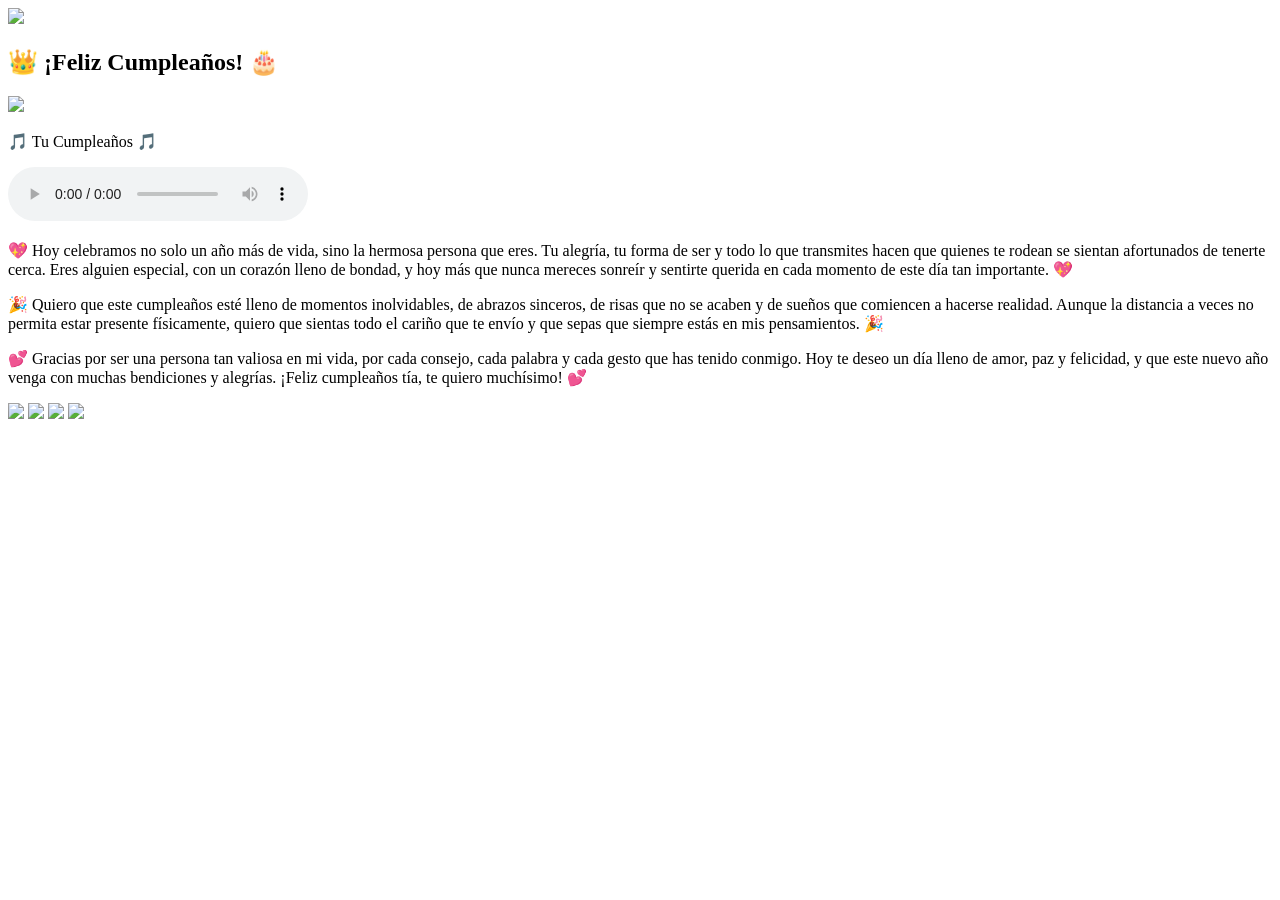
==== index.html @ 72b5f6a9 "Add files via upload" ====
<!DOCTYPE html>
<html lang="es">
<head>
<meta charset="UTF-8">
<meta name="viewport" content="width=device-width, initial-scale=1.0">

<title>Feliz Cumpleaños</title>

<!-- CONEXIÓN CSS -->
<link rel="stylesheet" href="styles.css">
</head>

<body>

<!-- TORTA -->
<img src="https://cdn-icons-png.flaticon.com/512/3468/3468377.png"
class="torta"
onclick="abrir()">

<!-- PANEL -->
<div class="panel" id="panel">

<div class="contenido">

<h2>👑 ¡Feliz Cumpleaños! 🎂</h2>

<div class="player">
<img src="https://i.ibb.co/tP8sBMkG/IMG-20260321-191200.jpg">
<p>🎵 Tu Cumpleaños 🎵</p>

<audio id="audio" controls>
<source src="file:///C:/Users/ASCM237/Documents/vs_code.py/Canci%C3%B3n/canci%C3%B3n/cumplea%C3%B1os.mp3.mp3">
</audio>
</div>

<div class="mensaje">
  <p>💖 Hoy celebramos no solo un año más de vida, sino la hermosa persona que eres. Tu alegría, tu forma de ser y todo lo que transmites hacen que quienes te rodean se sientan afortunados de tenerte cerca. Eres alguien especial, con un corazón lleno de bondad, y hoy más que nunca mereces sonreír y sentirte querida en cada momento de este día tan importante. 💖</p>

  <p>🎉 Quiero que este cumpleaños esté lleno de momentos inolvidables, de abrazos sinceros, de risas que no se acaben y de sueños que comiencen a hacerse realidad. Aunque la distancia a veces no permita estar presente físicamente, quiero que sientas todo el cariño que te envío y que sepas que siempre estás en mis pensamientos. 🎉</p>

  <p>💕 Gracias por ser una persona tan valiosa en mi vida, por cada consejo, cada palabra y cada gesto que has tenido conmigo. Hoy te deseo un día lleno de amor, paz y felicidad, y que este nuevo año venga con muchas bendiciones y alegrías. ¡Feliz cumpleaños tía, te quiero muchísimo! 💕</p>
</div>

<!-- CARRUSEL -->
<div class="carrusel" id="carrusel">
<img src="https://i.ibb.co/6c3sXQtb/FB-IMG-1724968595301.jpg">
<img src="https://i.ibb.co/gbrYXtgD/IMG-20260321-WA0019.jpg">
<img src="https://i.ibb.co/v6fpYv1k/IMG-20230717-WA0005.jpg">
<img src="https://i.ibb.co/8DdMS8rj/IMG-20260321-WA0014.jpg">
</div>

</div>
</div>

<!-- MODAL -->
<div class="modal" id="modal" onclick="cerrarImagen()">
  <img id="imgGrande">
</div>

<!-- CONEXIÓN JS -->
<script src="script.js"></script>

</body>
</html>
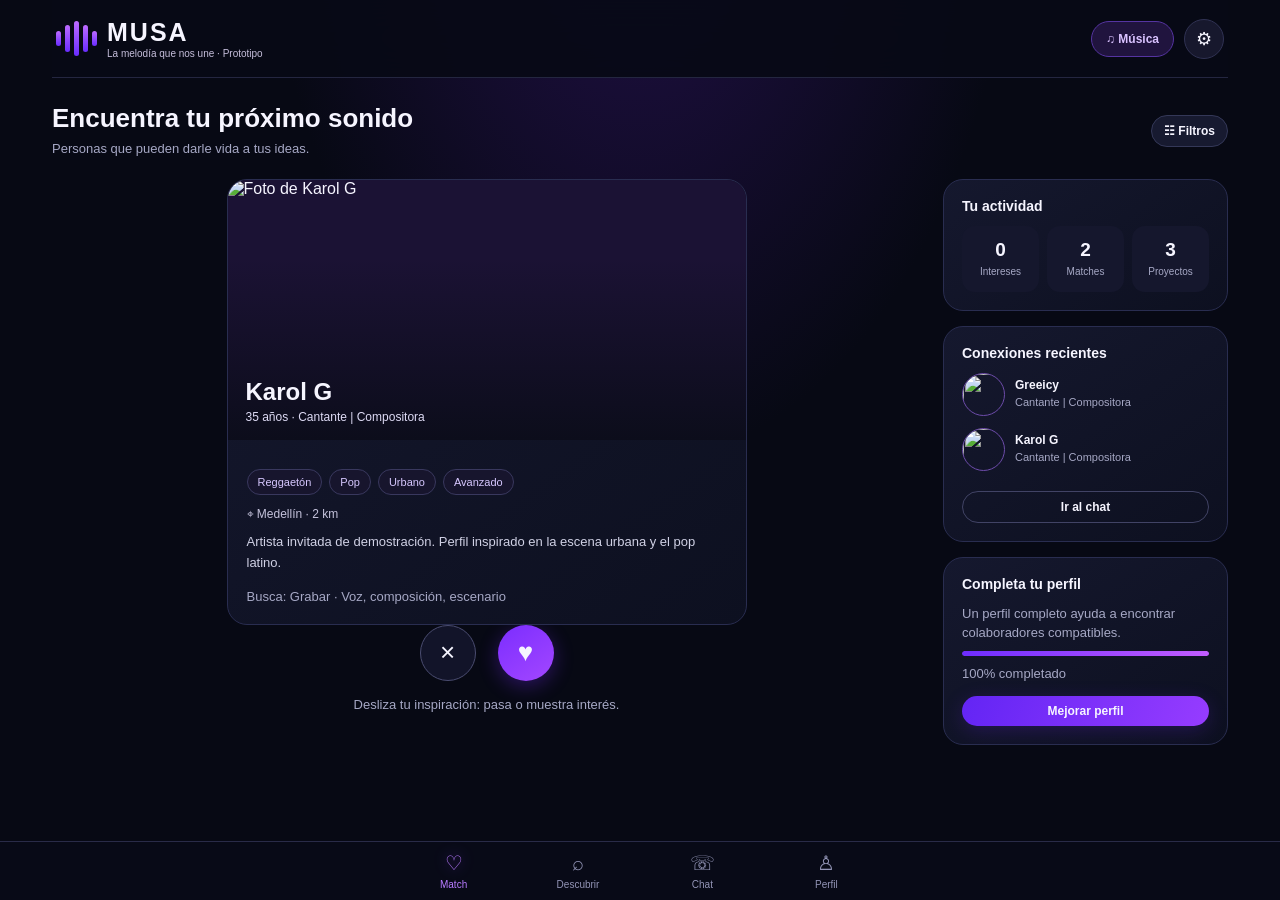
==== commit 65456f4b: "Add files via upload" ====
--- a/index.html
+++ b/index.html
@@ -1,64 +1,52 @@
-<!DOCTYPE html>
-<html lang="es">
-<head>
-<meta charset="UTF-8">
-<meta name="viewport" content="width=device-width, initial-scale=1.0">
-
-<title>Feliz Cumpleaños</title>
-
-<!-- CONEXIÓN CSS -->
-<link rel="stylesheet" href="styles.css">
-</head>
-
-<body>
-
-<!-- TORTA -->
-<img src="https://cdn-icons-png.flaticon.com/512/3468/3468377.png"
-class="torta"
-onclick="abrir()">
-
-<!-- PANEL -->
-<div class="panel" id="panel">
-
-<div class="contenido">
-
-<h2>👑 ¡Feliz Cumpleaños! 🎂</h2>
-
-<div class="player">
-<img src="https://i.ibb.co/tP8sBMkG/IMG-20260321-191200.jpg">
-<p>🎵 Tu Cumpleaños 🎵</p>
-
-<audio id="audio" controls>
-<source src="file:///C:/Users/ASCM237/Documents/vs_code.py/Canci%C3%B3n/canci%C3%B3n/cumplea%C3%B1os.mp3.mp3">
-</audio>
-</div>
-
-<div class="mensaje">
-  <p>💖 Hoy celebramos no solo un año más de vida, sino la hermosa persona que eres. Tu alegría, tu forma de ser y todo lo que transmites hacen que quienes te rodean se sientan afortunados de tenerte cerca. Eres alguien especial, con un corazón lleno de bondad, y hoy más que nunca mereces sonreír y sentirte querida en cada momento de este día tan importante. 💖</p>
-
-  <p>🎉 Quiero que este cumpleaños esté lleno de momentos inolvidables, de abrazos sinceros, de risas que no se acaben y de sueños que comiencen a hacerse realidad. Aunque la distancia a veces no permita estar presente físicamente, quiero que sientas todo el cariño que te envío y que sepas que siempre estás en mis pensamientos. 🎉</p>
-
-  <p>💕 Gracias por ser una persona tan valiosa en mi vida, por cada consejo, cada palabra y cada gesto que has tenido conmigo. Hoy te deseo un día lleno de amor, paz y felicidad, y que este nuevo año venga con muchas bendiciones y alegrías. ¡Feliz cumpleaños tía, te quiero muchísimo! 💕</p>
-</div>
-
-<!-- CARRUSEL -->
-<div class="carrusel" id="carrusel">
-<img src="https://i.ibb.co/6c3sXQtb/FB-IMG-1724968595301.jpg">
-<img src="https://i.ibb.co/gbrYXtgD/IMG-20260321-WA0019.jpg">
-<img src="https://i.ibb.co/v6fpYv1k/IMG-20230717-WA0005.jpg">
-<img src="https://i.ibb.co/8DdMS8rj/IMG-20260321-WA0014.jpg">
-</div>
-
-</div>
-</div>
-
-<!-- MODAL -->
-<div class="modal" id="modal" onclick="cerrarImagen()">
-  <img id="imgGrande">
-</div>
-
-<!-- CONEXIÓN JS -->
-<script src="script.js"></script>
-
-</body>
-</html>+<!DOCTYPE html>
+<html lang="es">
+<head>
+<meta charset="UTF-8"><meta name="viewport" content="width=device-width, initial-scale=1.0"><title>MUSA — Prototipo funcional corregido</title>
+<style>
+:root{--bg:#070914;--panel:#101326;--panel2:#151932;--purple:#762cff;--purple2:#a34dff;--line:#292d50;--text:#f6f5ff;--muted:#a6a8c5;--green:#63e6be;--danger:#ff6688}*{box-sizing:border-box}body{margin:0;background:radial-gradient(ellipse at 50% -20%,#23104b 0,transparent 42%),var(--bg);font-family:Inter,Segoe UI,Arial,sans-serif;color:var(--text);min-height:100vh}button,input,textarea,select{font:inherit}button{cursor:pointer;color:inherit;border:0}button:focus-visible,input:focus-visible,textarea:focus-visible,select:focus-visible{outline:2px solid #c5a2ff;outline-offset:2px}.app{max-width:1220px;margin:auto;padding:0 22px 105px}.topbar{height:78px;display:flex;align-items:center;justify-content:space-between;border-bottom:1px solid #242640;position:sticky;top:0;background:#080a16ed;backdrop-filter:blur(18px);z-index:10;padding:0 4px}.brand{display:flex;align-items:center;gap:10px;cursor:pointer}.wave{height:34px;display:flex;gap:4px;align-items:center}.wave i{display:block;width:5px;border-radius:8px;background:linear-gradient(#bd6bff,#692cff)}.wave i:nth-child(1),.wave i:nth-child(5){height:15px}.wave i:nth-child(2),.wave i:nth-child(4){height:27px}.wave i:nth-child(3){height:35px}.brand-name{font-size:25px;font-weight:850;letter-spacing:2px}.tagline{font-size:10px;color:#c6bfdc;margin-top:1px}.top-actions{display:flex;align-items:center;gap:10px}.icon-btn{width:40px;height:40px;border-radius:50%;background:#17182d;border:1px solid #303253;font-size:18px}.music-btn{border:1px solid #5534a1;background:#20143e;border-radius:22px;padding:10px 14px;color:#d9c2ff;font-size:12px}.music-btn.active{background:var(--purple);color:white;box-shadow:0 0 18px #792cff55}.page{display:none;padding-top:25px;animation:fade .18s ease}.page.active{display:block}@keyframes fade{from{opacity:.5;transform:translateY(4px)}to{opacity:1;transform:none}}.heading{display:flex;justify-content:space-between;align-items:center;margin-bottom:20px;gap:12px}.heading h1{font-size:26px;margin:0 0 5px}.sub{color:var(--muted);font-size:13px;line-height:1.5}.pill{display:inline-flex;border:1px solid #39385e;border-radius:20px;padding:6px 10px;font-size:11px;color:#d7c8ff;background:#17152d}.primary,.secondary,.ghost{border-radius:24px;padding:12px 18px;font-weight:650;font-size:13px;transition:.2s}.primary{background:linear-gradient(110deg,#6325f4,#963cff);box-shadow:0 5px 20px #6725ee38}.primary:hover{filter:brightness(1.13);transform:translateY(-1px)}.secondary{background:#171a30;border:1px solid #343858}.ghost{background:transparent;border:1px solid #414365}.small{padding:8px 12px;font-size:12px}.layout{display:grid;grid-template-columns:minmax(0,1fr) 285px;gap:22px}.card{background:linear-gradient(145deg,#15182e,#0d1020);border:1px solid var(--line);border-radius:20px;overflow:hidden}.match-card{max-width:520px;margin:0 auto;position:relative}.cover{height:260px;position:relative;overflow:hidden;background:#1b1234}.cover img{width:100%;height:100%;object-fit:cover;display:block}.cover:after{content:"";position:absolute;inset:30% 0 0;background:linear-gradient(transparent,#0c0d1b)}.cover-label{position:absolute;z-index:1;bottom:16px;left:18px;right:18px}.cover-label h2{margin:0 0 4px;font-size:24px}.cover-label p{margin:0;color:#dedbf5;font-size:12px}.match-body{padding:17px 19px}.chips{display:flex;gap:7px;flex-wrap:wrap;margin:12px 0}.bio{font-size:13px;color:#d0d1e5;line-height:1.65;margin:10px 0 14px}.location{font-size:12px;color:#c5c3dc}.match-controls{display:flex;justify-content:center;gap:22px;padding:0 0 22px}.round-action{width:56px;height:56px;border-radius:50%;font-size:26px;background:#121429;border:1px solid #4a4c70}.round-action.like{background:linear-gradient(145deg,#7b2dff,#a347ff);border:0;box-shadow:0 5px 20px #792cff55}.sidebox{padding:18px;margin-bottom:15px}.sidebox h3{margin:0 0 12px;font-size:14px}.mini-row{display:flex;align-items:center;gap:10px;margin:12px 0}.avatar{width:43px;height:43px;object-fit:cover;border-radius:50%;border:1px solid #6d4caa;flex-shrink:0}.mini-row b{font-size:12px;display:block}.mini-row small{font-size:11px;color:var(--muted)}.progress{height:5px;background:#292b46;border-radius:8px;margin-top:8px;overflow:hidden}.progress span{display:block;height:100%;background:linear-gradient(90deg,#6e2cff,#c25dff);border-radius:8px}.quickstats{display:grid;grid-template-columns:repeat(3,1fr);gap:8px}.stat{padding:13px 8px;background:#15172d;border-radius:13px;text-align:center}.stat strong{font-size:19px;display:block}.stat span{font-size:10px;color:var(--muted)}.nav{position:fixed;bottom:0;left:0;right:0;z-index:15;background:#090b18ed;border-top:1px solid #292b48;backdrop-filter:blur(16px);display:flex;justify-content:center;padding:9px 12px calc(9px + env(safe-area-inset-bottom));gap:clamp(15px,6vw,70px)}.nav button{background:none;color:#9395b7;display:flex;flex-direction:column;align-items:center;gap:4px;min-width:54px;font-size:10px}.nav button .nav-icon{font-size:20px;line-height:23px}.nav button.active{color:#b77aff}.nav button.active .nav-icon{filter:drop-shadow(0 0 7px #8e43ff)}.section-title{font-size:18px;margin:0 0 14px}.filterline{display:flex;gap:8px;flex-wrap:wrap}.field{display:flex;flex-direction:column;gap:7px;margin:12px 0}.field label{font-size:12px;color:#d8d5ef}.field input,.field textarea,.field select,.searchbox{width:100%;border:1px solid #363958;border-radius:12px;background:#0c0f20;color:white;padding:12px}.field textarea{min-height:85px;resize:vertical}.field select option{background:#111429}.feed-grid{display:grid;grid-template-columns:repeat(2,minmax(0,1fr));gap:15px}.feed-card{padding:12px}.feed-image{height:155px;border-radius:12px;overflow:hidden;position:relative;background:#201337}.feed-image img{width:100%;height:100%;object-fit:cover}.play-overlay{position:absolute;inset:0;display:grid;place-items:center;background:#0003;font-size:36px;text-shadow:0 2px 10px #000}.feed-card h3{font-size:14px;margin:12px 0 4px}.feed-card p{font-size:12px;color:var(--muted);line-height:1.5}.feed-actions{display:flex;gap:8px}.feed-actions button{flex:1}.chat-layout{display:grid;grid-template-columns:300px 1fr;min-height:570px}.chat-list{border-right:1px solid var(--line);padding:15px}.chat-person{display:flex;gap:10px;align-items:center;padding:12px 7px;border-radius:12px;cursor:pointer;border-bottom:1px solid #222540}.chat-person.selected,.chat-person:hover{background:#1b1b38}.chat-person .avatar{width:40px;height:40px}.chat-person .person-info{min-width:0;flex:1}.chat-person b{font-size:12px}.chat-person small{display:block;color:var(--muted);font-size:11px;margin-top:4px;overflow:hidden;text-overflow:ellipsis;white-space:nowrap}.chat-window{display:flex;flex-direction:column;min-width:0}.chat-head{padding:15px;border-bottom:1px solid var(--line);display:flex;align-items:center;gap:10px}.chat-messages{padding:20px;flex:1;min-height:300px;max-height:420px;overflow:auto;display:flex;flex-direction:column;gap:12px}.bubble{padding:11px 14px;border-radius:16px;max-width:78%;font-size:13px;line-height:1.5;background:#20233e;align-self:flex-start}.bubble.mine{background:linear-gradient(130deg,#6729e8,#8739f5);align-self:flex-end}.chat-compose{padding:13px;border-top:1px solid var(--line);display:flex;gap:8px}.chat-compose input{flex:1;min-width:0;background:#0d1020;border:1px solid #373a5a;color:white;border-radius:24px;padding:12px 15px}.profile-hero{padding:25px;text-align:center}.profile-avatar{width:92px;height:92px;object-fit:cover;border-radius:50%;border:3px solid #9c60ff;box-shadow:0 0 25px #7b2cff44}.profile-hero h2{margin:12px 0 5px}.profile-tabs{display:flex;gap:18px;overflow:auto;border-bottom:1px solid var(--line);margin:0 18px}.profile-tabs button{padding:13px 2px;background:none;color:var(--muted);font-size:12px;white-space:nowrap}.profile-tabs button.active{color:#c18bff;border-bottom:2px solid #a44dff}.profile-content{padding:18px}.project{display:flex;gap:12px;align-items:center;padding:13px 0;border-bottom:1px solid #272943}.project-art{width:65px;height:65px;border-radius:12px;object-fit:cover}.project h4{font-size:13px;margin:0 0 5px}.project p{font-size:11px;color:var(--muted);margin:0 0 7px}.modal-backdrop{position:fixed;inset:0;background:#03040bdc;z-index:40;display:none;align-items:center;justify-content:center;padding:18px}.modal-backdrop.show{display:flex}.modal{width:min(100%,490px);max-height:88vh;overflow:auto;background:#101326;border:1px solid #39365f;border-radius:22px;padding:22px;box-shadow:0 20px 80px #0009}.modal-head{display:flex;justify-content:space-between;align-items:center;margin-bottom:12px}.modal-head h2{font-size:20px;margin:0}.close{background:#22243c;border-radius:50%;width:34px;height:34px}.option-chips{display:flex;flex-wrap:wrap;gap:8px}.choice{border:1px solid #393b5c;background:#0d1020;color:#c5c4df;border-radius:22px;padding:8px 12px;font-size:12px}.choice.selected{background:#6e2aff;border-color:#9657ff;color:#fff}.empty{text-align:center;padding:35px 15px;color:var(--muted);font-size:13px;line-height:1.7}.toast{position:fixed;bottom:90px;left:50%;transform:translate(-50%,15px);opacity:0;pointer-events:none;background:#24203c;border:1px solid #6541a3;padding:12px 18px;border-radius:14px;font-size:13px;z-index:60;transition:.25s}.toast.show{opacity:1;transform:translate(-50%,0)}.auth-screen{position:fixed;inset:0;z-index:30;background:radial-gradient(ellipse at 50% 20%,#37126c 0,transparent 45%),#070914;display:none;align-items:center;justify-content:center;padding:20px}.auth-screen.show{display:flex}.auth-card{width:min(100%,390px);padding:30px 25px;text-align:center;border:1px solid #34345e;background:#0b0d1ded;border-radius:24px}.auth-card .brand{justify-content:center;margin-bottom:30px}.auth-card h2{font-size:23px}.auth-card p{font-size:13px;color:var(--muted);line-height:1.6}.auth-card .primary,.auth-card .ghost{width:100%;margin-top:9px}.tiny{font-size:11px;color:var(--muted)}.desktop-only{display:block}
+@media(max-width:800px){.app{padding:0 14px 100px}.layout{grid-template-columns:1fr}.desktop-only{display:none}.match-card{max-width:500px}.cover{height:270px}.chat-layout{grid-template-columns:1fr}.chat-list{border-right:0;border-bottom:1px solid var(--line);max-height:220px;overflow:auto}.chat-person{display:inline-flex;width:230px;vertical-align:top;margin-right:6px}.chat-messages{min-height:230px}.feed-grid{grid-template-columns:repeat(2,minmax(0,1fr))}.heading h1{font-size:23px}.topbar{height:68px}.brand-name{font-size:22px}.music-btn{padding:9px 11px}.nav{gap:clamp(10px,7vw,38px)}}
+@media(max-width:430px){.feed-grid{grid-template-columns:1fr}.cover{height:245px}.heading{align-items:flex-start}.heading .primary{padding:10px 12px}.nav{gap:clamp(6px,4vw,20px)}.nav button{min-width:48px}.music-btn{font-size:0}.music-btn span{font-size:16px}.chat-list{white-space:nowrap}}
+</style></head>
+<body>
+<div class="app">
+<header class="topbar"><div class="brand" onclick="showPage('match')"><div class="wave"><i></i><i></i><i></i><i></i><i></i></div><div><div class="brand-name">MUSA</div><div class="tagline">La melodía que nos une · Prototipo</div></div></div><div class="top-actions"><button class="music-btn" id="musicBtn" onclick="toggleMusic()"><span>♫</span> <b id="musicText"> Música</b></button><button class="icon-btn" title="Ajustes" onclick="openModal('settingsModal')">⚙</button></div></header>
+<main>
+<section class="page active" id="page-match"><div class="heading"><div><h1>Encuentra tu próximo sonido</h1><div class="sub">Personas que pueden darle vida a tus ideas.</div></div><button class="secondary small" onclick="openModal('filtersModal')">☷ Filtros</button></div><div class="layout"><div><article class="card match-card" id="matchCard"></article><div class="match-controls"><button class="round-action" aria-label="Pasar" onclick="passProfile()">×</button><button class="round-action like" aria-label="Me interesa" onclick="likeProfile()">♥</button></div><div class="sub" style="text-align:center;margin-top:-8px">Desliza tu inspiración: pasa o muestra interés.</div></div><aside class="desktop-only"><div class="card sidebox"><h3>Tu actividad</h3><div class="quickstats"><div class="stat"><strong id="likesCount">0</strong><span>Intereses</span></div><div class="stat"><strong id="matchesCount">2</strong><span>Matches</span></div><div class="stat"><strong id="projectsCount">3</strong><span>Proyectos</span></div></div></div><div class="card sidebox"><h3>Conexiones recientes</h3><div id="recentMatches"></div><button class="ghost small" style="width:100%;margin-top:8px" onclick="showPage('chat')">Ir al chat</button></div><div class="card sidebox"><h3>Completa tu perfil</h3><div class="sub">Un perfil completo ayuda a encontrar colaboradores compatibles.</div><div class="progress"><span id="profileProgress" style="width:70%"></span></div><div class="sub" id="progressText" style="margin-top:8px">70% completado</div><button class="primary small" style="width:100%;margin-top:13px" onclick="showPage('profile')">Mejorar perfil</button></div></aside></div></section>
+<section class="page" id="page-discover"><div class="heading"><div><h1>Descubrir</h1><div class="sub">Explora ideas, publicaciones y talentos musicales.</div></div><button class="primary small" onclick="openModal('postModal')">＋ Publicar</button></div><div class="filterline" style="margin-bottom:18px"><button class="choice selected" onclick="feedFilter('Todos',this)">Todos</button><button class="choice" onclick="feedFilter('Videos',this)">Videos</button><button class="choice" onclick="feedFilter('Publicaciones',this)">Publicaciones</button><button class="choice" onclick="feedFilter('Proyectos',this)">Proyectos</button></div><div class="feed-grid" id="feedGrid"></div></section>
+<section class="page" id="page-chat"><div class="heading"><div><h1>Chat</h1><div class="sub">Las mejores colaboraciones comienzan conversando.</div></div><span class="pill" id="chatCount">2 conversaciones</span></div><div class="card chat-layout"><div class="chat-list"><input class="searchbox" placeholder="Buscar conversación…" oninput="renderChatList(this.value)" style="margin-bottom:10px"/><div id="chatList"></div></div><div class="chat-window"><div class="chat-head" id="chatHead"></div><div class="chat-messages" id="chatMessages"></div><form class="chat-compose" onsubmit="sendMessage(event)"><input id="messageInput" placeholder="Escribe un mensaje…" autocomplete="off"/><button class="primary" type="submit">Enviar ➤</button></form></div></div></section>
+<section class="page" id="page-profile"><div class="heading"><div><h1>Mi perfil</h1><div class="sub">Tu identidad musical, tus proyectos y tus conexiones.</div></div><div style="display:flex;gap:8px"><button class="icon-btn" title="Ajustes, privacidad y seguridad" aria-label="Ajustes, privacidad y seguridad" onclick="showPage('settings')">⚙</button><button class="secondary small" onclick="openProfileEditor()">✎ Editar</button></div></div><div class="card"><div class="profile-hero"><img class="profile-avatar" id="profileAvatar" src="https://images.unsplash.com/photo-1500648767791-00dcc994a43e?w=300&h=300&fit=crop&crop=faces" alt="Foto de perfil de Andrés"><h2 id="profileName">Andrés R. <span style="color:#b982ff">✦</span></h2><div class="sub" id="profileMeta">20 años · Medellín</div><div class="chips" style="justify-content:center" id="profileChips"></div><p class="bio" id="profileBio" style="max-width:570px;margin:12px auto">Apasionado por la música y la creación de sonidos. Busco colaborar en proyectos de trap, hip hop y música alternativa.</p><div class="quickstats" style="max-width:430px;margin:18px auto"><div class="stat"><strong id="followers">12</strong><span>Seguidores</span></div><div class="stat"><strong id="following">8</strong><span>Siguiendo</span></div><div class="stat"><strong id="profileProjects">3</strong><span>Proyectos</span></div></div><button class="ghost small" onclick="openProfileEditor()">Editar perfil</button></div><div class="profile-tabs"><button class="active" onclick="profileTab('Publicaciones',this)">Publicaciones</button><button onclick="profileTab('Videos',this)">Videos</button><button onclick="profileTab('Proyectos',this)">Proyectos</button><button onclick="profileTab('Logros',this)">Logros</button></div><div class="profile-content" id="profileContent"></div></div></section>
+<section class="page" id="page-settings"><div class="heading"><div><h1>Ajustes y privacidad</h1><div class="sub">Controla cómo se ve tu perfil y cómo usas MUSA.</div></div><button class="ghost small" onclick="showPage('profile')">← Volver al perfil</button></div><div class="card sidebox"><h3>👤 Cuenta</h3><p class="sub">Actualiza tu identidad musical y preferencias de búsqueda.</p><button class="secondary" onclick="openProfileEditor()">Editar información del perfil</button> <button class="secondary" onclick="openModal('filtersModal')">Preferencias de búsqueda</button><hr style="border-color:#292c49;margin:22px 0"><h3>🔒 Privacidad</h3><div class="field"><label>Quién puede ver mi perfil</label><select id="privacy"><option value="Público">Público</option><option value="Solo usuarios registrados">Solo usuarios registrados</option><option value="Privado">Privado</option></select></div><div class="field"><label>Mostrar mi perfil en Descubrir</label><select id="discoverable"><option value="Sí">Sí, aparecer en recomendaciones</option><option value="No">No, pausar recomendaciones</option></select></div><div class="field"><label>Mostrar mi ubicación</label><select id="showLocation"><option value="Ciudad">Mostrar solo mi ciudad</option><option value="Oculta">Ocultar ubicación</option></select></div><hr style="border-color:#292c49;margin:22px 0"><h3>🛡️ Seguridad</h3><div class="field"><label>Verificación en dos pasos (demostración)</label><select id="twoFactor"><option value="Desactivada">Desactivada</option><option value="Activada">Activada</option></select></div><div class="field"><label>Cambiar contraseña (solo demostración)</label><input id="newPassword" type="password" minlength="4" placeholder="Nueva contraseña de prueba"></div><p class="tiny">No se envían ni verifican contraseñas en un servidor; este control es ilustrativo.</p><hr style="border-color:#292c49;margin:22px 0"><h3>🔔 Notificaciones</h3><div class="field"><label>Notificaciones de mensajes y matches</label><select id="notifications"><option value="Activadas">Activadas</option><option value="Desactivadas">Desactivadas</option></select></div><button class="primary" onclick="saveSettings()">Guardar ajustes</button><hr style="border-color:#292c49;margin:22px 0"><h3>🧹 Datos del prototipo</h3><p class="sub">Restablece las interacciones y los ajustes de demostración en este navegador.</p><button class="ghost" onclick="resetDemo()">Restablecer datos de demostración</button></div></section>
+</main></div>
+<nav class="nav"><button class="active" data-page="match" onclick="showPage('match')"><span class="nav-icon">♡</span>Match</button><button data-page="discover" onclick="showPage('discover')"><span class="nav-icon">⌕</span>Descubrir</button><button data-page="chat" onclick="showPage('chat')"><span class="nav-icon">☏</span>Chat</button><button data-page="profile" onclick="showPage('profile')"><span class="nav-icon">♙</span>Perfil</button></nav>
+<div class="modal-backdrop" id="filtersModal" onclick="backdropClose(event,'filtersModal')"><div class="modal"><div class="modal-head"><h2>Filtros de búsqueda</h2><button class="close" onclick="closeModal('filtersModal')">×</button></div><div class="field"><label>Género musical</label><div class="option-chips" id="genreChoices"></div></div><div class="field"><label>Experiencia</label><div class="option-chips" id="experienceChoices"></div></div><div class="field"><label>Ubicación</label><select id="filterLocation"><option value="Cualquiera">Cualquier ubicación</option><option>Medellín</option><option>Valle de Aburrá</option><option>Remoto</option></select></div><div class="field"><label>Objetivos</label><div class="option-chips" id="goalChoices"></div></div><div class="field"><label>Buscar por instrumento o rol</label><input id="filterRole" placeholder="Ej. cantante, guitarrista…"></div><div style="display:flex;gap:9px;margin-top:20px"><button class="secondary" style="flex:1" onclick="clearFilters()">Limpiar</button><button class="primary" style="flex:2" onclick="applyFilters()">Aplicar filtros</button></div></div></div>
+<div class="modal-backdrop" id="profileModal" onclick="backdropClose(event,'profileModal')"><div class="modal"><div class="modal-head"><h2>Editar perfil</h2><button class="close" onclick="closeModal('profileModal')">×</button></div><form onsubmit="saveProfile(event)"><div class="field"><label>Nombre artístico</label><input id="editName" required></div><div class="field"><label>Edad</label><input id="editAge" type="number" min="16" max="99"></div><div class="field"><label>Ciudad</label><input id="editCity"></div><div class="field"><label>Profesión / rol musical</label><input id="editRole" placeholder="Productor, cantante, guitarrista…"></div><div class="field"><label>Géneros musicales (separados por coma)</label><input id="editGenres"></div><div class="field"><label>Instrumentos y habilidades</label><input id="editSkills" placeholder="Teclado, mezcla, composición…"></div><div class="field"><label>Biografía</label><textarea id="editBio"></textarea></div><button class="primary" style="width:100%" type="submit">Guardar cambios</button></form></div></div>
+<div class="modal-backdrop" id="postModal" onclick="backdropClose(event,'postModal')"><div class="modal"><div class="modal-head"><h2>Crear publicación</h2><button class="close" onclick="closeModal('postModal')">×</button></div><form onsubmit="createPost(event)"><div class="field"><label>Tipo de publicación</label><select id="postType"><option>Publicaciones</option><option>Videos</option><option>Proyectos</option></select></div><div class="field"><label>Título</label><input id="postTitle" placeholder="Ej. Demo de mi próximo sencillo" required></div><div class="field"><label>Descripción</label><textarea id="postDescription" placeholder="Cuéntale a la comunidad en qué estás trabajando…" required></textarea></div><div class="field"><label>Género / etiqueta</label><input id="postTag" placeholder="Trap, Indie, colaboración…"></div><button class="primary" style="width:100%" type="submit">Publicar</button></form></div></div>
+<div class="modal-backdrop" id="settingsModal" onclick="backdropClose(event,'settingsModal')"><div class="modal"><div class="modal-head"><h2>Acceso rápido</h2><button class="close" onclick="closeModal('settingsModal')">×</button></div><button class="secondary" style="width:100%;margin-bottom:9px" onclick="closeModal('settingsModal');showPage('settings')">⚙ Ajustes y privacidad</button><button class="secondary" style="width:100%;margin-bottom:9px" onclick="closeModal('settingsModal');openModal('filtersModal')">☷ Filtros de búsqueda</button><button class="secondary" style="width:100%" onclick="closeModal('settingsModal');openProfileEditor()">✎ Editar perfil</button></div></div>
+<div class="modal-backdrop" id="matchModal" onclick="backdropClose(event,'matchModal')"><div class="modal" style="text-align:center"><div class="wave" style="justify-content:center;margin:15px auto"><i></i><i></i><i></i><i></i><i></i></div><h2>¡Es un match!</h2><p class="sub">La conexión comienza cuando hay interés mutuo. Ya puedes abrir una conversación de demostración.</p><div id="matchModalNames" style="font-size:14px;margin:18px"></div><button class="primary" style="width:100%;margin-bottom:10px" onclick="closeModal('matchModal');showPage('chat')">Enviar mensaje</button><button class="ghost" style="width:100%" onclick="closeModal('matchModal')">Seguir descubriendo</button></div></div>
+<div class="auth-screen" id="authScreen"><div class="auth-card"><div class="brand"><div class="wave"><i></i><i></i><i></i><i></i><i></i></div><div><div class="brand-name">MUSA</div><div class="tagline">La melodía que nos une</div></div></div><h2 id="authTitle">Conecta a través de la música</h2><p id="authCopy">Encuentra músicos que compartan tu sonido y crea algo nuevo.</p><form id="authForm" onsubmit="authSubmit(event)"><div class="field" id="authNameWrap" style="display:none"><label>Nombre artístico</label><input id="authName" placeholder="Tu nombre"></div><div class="field"><label>Correo electrónico</label><input id="authEmail" type="email" placeholder="tucorreo@ejemplo.com" required></div><div class="field"><label>Contraseña</label><input id="authPassword" type="password" placeholder="Mínimo 4 caracteres" minlength="4" required></div><button class="primary" id="authSubmit" type="submit">Iniciar sesión</button></form><button class="ghost" style="width:100%;margin-top:10px" onclick="toggleAuthMode()" id="authSwitch">Crear cuenta</button><button class="ghost" style="width:100%;margin-top:10px" onclick="enterGuest()">Continuar como invitado</button><p class="tiny">Prototipo académico · No se envían datos a ningún servidor.</p></div></div>
+<div class="toast" id="toast"></div>
+<script>
+const $=id=>document.getElementById(id);const img=(id,w=500)=>`https://images.unsplash.com/${id}?auto=format&fit=crop&w=${w}&q=80`;
+const defaults={profile:{name:'Andrés R.',age:20,city:'Medellín',role:'Productor | Beatmaker',genres:['Hip Hop','Trap','Electronic'],skills:'Producción, beatmaking, mezcla',bio:'Apasionado por la música y la creación de sonidos. Busco colaborar en proyectos de trap, hip hop y música alternativa.'},people:[
+{id:1,name:'Karol G',age:35,role:'Cantante | Compositora',genres:['Reggaetón','Pop','Urbano'],city:'Medellín',distance:'2 km',experience:'Avanzado',goal:'Grabar',bio:'Artista invitada de demostración. Perfil inspirado en la escena urbana y el pop latino.',image:'assets/artist1.png',skills:'Voz, composición, escenario',likedBack:true},
+{id:2,name:'Greeicy',age:22,role:'Cantante | Compositora',genres:['R&B','Trap','Urbano'],city:'Medellín',distance:'3 km',experience:'Avanzado',goal:'Componer',bio:'Perfil musical de demostración para explorar colaboraciones de R&B, trap melódico y sonidos urbanos.',image:'assets/artist2.png',skills:'Voz, letras, melodías',likedBack:true},
+{id:3,name:'ovy on the drums',age:29,role:'Cantante | Compositor',genres:['Trap','Reggaetón','Urbano'],city:'Puerto Rico',distance:'En línea',experience:'Avanzado',goal:'Grabar',bio:'Perfil de artista invitado para crear temas urbanos, explorar melodías y trabajar nuevas producciones.',image:'assets/artist3.png',skills:'Voz, composición, interpretación',likedBack:true},
+{id:4,name:'Mora',age:30,role:'Cantante | Productor',genres:['Reggaetón','Trap','Pop'],city:'Puerto Rico',distance:'En línea',experience:'Avanzado',goal:'Grabar',bio:'Perfil de demostración enfocado en producción, melodías y colaboraciones para proyectos urbanos.',image:'assets/artist4.png',skills:'Producción, voz, composición',likedBack:true},
+{id:5,name:'J Balvin',age:41,role:'Cantante | Artista',genres:['Reggaetón','Pop','Urbano'],city:'Medellín',distance:'2 km',experience:'Avanzado',goal:'Presentaciones',bio:'Perfil de artista invitado para representar colaboraciones de reggaetón y pop urbano.',image:'assets/artist5.png',skills:'Voz, interpretación, escenario',likedBack:true},
+{id:6,name:'Maluma',age:32,role:'Cantante | Compositor',genres:['Reggaetón','Pop','Urbano'],city:'Medellín',distance:'4 km',experience:'Avanzado',goal:'Grabar',bio:'Perfil de demostración para explorar colaboraciones vocales, pop latino y reggaetón.',image:'assets/artist6.png',skills:'Voz, composición, escenario',likedBack:true}
+] ,likes:[],matches:[1,2],passed:[],activePerson:0,feed:[{id:101,type:'Videos',title:'Demo 01 · Nuevo sonido',description:'Probando una mezcla entre trap melódico y sintetizadores.',tag:'Trap',image:img('photo-1470225620780-dba8ba36b745',700),likes:24},{id:102,type:'Publicaciones',title:'Busco vocalista',description:'Estoy produciendo un tema R&B. ¿Quién se anima a colaborar?',tag:'R&B',image:img('photo-1598488035139-bdbb2231ce04',700),likes:18},{id:103,type:'Proyectos',title:'Sesión en el estudio',description:'Buscamos bajista y baterista para una sesión indie.',tag:'Indie',image:img('photo-1524368535928-5b5e00ddc76b',700),likes:12},{id:104,type:'Videos',title:'Loop de guitarra',description:'Una idea rápida para construir algo en conjunto.',tag:'Rock',image:img('photo-1510915361894-db8b60106cb1',700),likes:32},{id:105,type:'Publicaciones',title:'Busco cantante para un hook',description:'Tengo un beat de trap melódico a 142 BPM. Quiero probar un coro pegajoso y grabar una maqueta esta semana.',tag:'Trap',image:img('photo-1598488035139-bdbb2231ce04',700),likes:15},{id:106,type:'Proyectos',title:'Colectivo alternativo',description:'Proyecto abierto para productor, guitarrista y vocalista. Meta: crear un sencillo y presentarlo en vivo.',tag:'Alternativo',image:img('photo-1514525253161-7a46d19cd819',700),likes:21},{id:107,type:'Videos',title:'Sesión de estudio nocturna',description:'Construyendo una atmósfera R&B con voces suaves, bajo y texturas ambientales.',tag:'R&B',image:img('photo-1516280440614-37939bbacd81',700),likes:29},{id:108,type:'Publicaciones',title:'Productores de Medellín',description:'Conectemos talentos locales para compartir ideas, hacer sesiones y terminar canciones que tenemos guardadas.',tag:'Colaboración',image:img('photo-1524368535928-5b5e00ddc76b',700),likes:11}],chats:{1:[{mine:false,text:'¡Hola! vamos hacer una tiraera a anuel?, ¿te gustaría crear algo juntos?'},{mine:true,text:'¡Claro! Me gusta el R&B. ¿Tienes alguna demo?'}],2:[{mine:false,text:'Nos vemos en el estudio Papi 🔥'},{mine:true,text:'¡Dale! Te escribo para cuadrar la hora.'}]},activeChat:1,filters:{genres:['Todos'],experience:'Todos',location:'Cualquiera',goals:['Todos'],role:''},profileTab:'Publicaciones',authUser:null};
+let state;try{state={...defaults,...JSON.parse(localStorage.getItem('musaFinalState')||'{}')};state.profile={...defaults.profile,...(state.profile||{})};}catch(e){state=JSON.parse(JSON.stringify(defaults))}state.people=defaults.people.map(p=>({...((state.people||[]).find(old=>old.id===p.id)||{}),...p}));state.matches=state.matches||[];state.chats=state.chats||{};state.people.forEach(p=>{state.chats[p.id]=state.chats[p.id]||[{mine:false,text:`¡Hola! Soy ${p.name}. Podemos explorar una colaboración musical 🎶`}];});let currentAuthMode='login',musicOn=false,audioCtx=null,musicTimer=null,filteredPeople=[],feedType='Todos';
+function persist(){localStorage.setItem('musaFinalState',JSON.stringify(state))}function toast(msg){$('toast').textContent=msg;$('toast').classList.add('show');clearTimeout(toast.t);toast.t=setTimeout(()=>$('toast').classList.remove('show'),2500)}function showPage(page){document.querySelectorAll('.page').forEach(p=>p.classList.toggle('active',p.id==='page-'+page));document.querySelectorAll('.nav button').forEach(b=>b.classList.toggle('active',b.dataset.page===page));if(page==='match')renderMatch();if(page==='discover')renderFeed();if(page==='chat')renderChat();if(page==='profile')renderProfile();if(page==='settings')loadSettings();window.scrollTo({top:0,behavior:'smooth'})}function openModal(id){$(id).classList.add('show')}function closeModal(id){$(id).classList.remove('show')}function backdropClose(e,id){if(e.target.id===id)closeModal(id)}
+function activePeople(){let f=state.filters;return state.people.filter(p=>!state.passed.includes(p.id)&&!state.likes.includes(p.id)&&(!f.genres.length||f.genres.includes('Todos')||p.genres.some(g=>f.genres.includes(g)))&&(f.experience==='Todos'||p.experience===f.experience)&&(f.location==='Cualquiera'||p.city===f.location||f.location==='Valle de Aburrá'&&p.city==='Medellín')&&(!f.role||`${p.role} ${p.skills}`.toLowerCase().includes(f.role.toLowerCase()))&&(!f.goals.length||f.goals.includes('Todos')||f.goals.includes(p.goal)))}
+function renderMatch(){filteredPeople=activePeople();let p=filteredPeople[0];if(!p){$('matchCard').innerHTML=`<div class="empty"><div style="font-size:42px;margin-bottom:10px">♫</div><h3>¡Has explorado todos los perfiles!</h3><p>Prueba otros filtros o vuelve a ver los perfiles que pasaste.</p><button class="primary" onclick="clearFilters();state.passed=[];state.likes=[];persist();renderMatch()">Ver perfiles de nuevo</button></div>`;$('likesCount').textContent=state.likes.length;$('matchesCount').textContent=state.matches.length;return}state.activePerson=p.id;$('matchCard').innerHTML=`<div class="cover"><img src="${p.image}" alt="Foto de ${p.name}"><div class="cover-label"><h2>${esc(p.name)}</h2><p>${p.age} años · ${esc(p.role)}</p></div></div><div class="match-body"><div class="chips">${p.genres.map(g=>`<span class="pill">${esc(g)}</span>`).join('')}<span class="pill">${esc(p.experience)}</span></div><div class="location">⌖ ${esc(p.city)} · ${esc(p.distance)}</div><p class="bio">${esc(p.bio)}</p><div class="sub">Busca: ${esc(p.goal)} · ${esc(p.skills)}</div></div>`;$('likesCount').textContent=state.likes.length;$('matchesCount').textContent=state.matches.length;renderRecent()}
+function passProfile(){let p=state.people.find(x=>x.id===state.activePerson);if(!p)return;state.passed.push(p.id);persist();renderMatch();toast('Perfil pasado. ¡Vamos con el siguiente!')}function likeProfile(){let p=state.people.find(x=>x.id===state.activePerson);if(!p)return;state.likes.push(p.id);if(p.likedBack&&!state.matches.includes(p.id)){state.matches.push(p.id);state.chats[p.id]=state.chats[p.id]||[];state.chats[p.id].push({mine:false,text:`¡Hola! Vi que tenemos intereses en común. ¿Qué te gustaría crear?`});$('matchModalNames').textContent=`Tú + ${p.name} · ${p.role}`;openModal('matchModal');toast('¡Interés mutuo! Nuevo match.')}else toast(`Mostraste interés en ${p.name}. Si también le interesas, habrá match.`);persist();renderMatch()}
+function renderRecent(){let ids=state.matches.slice(-3).reverse();$('recentMatches').innerHTML=ids.length?ids.map(id=>{let p=state.people.find(x=>x.id===id);return p?`<div class="mini-row"><img class="avatar" src="${p.image}" alt=""><div><b>${esc(p.name)}</b><small>${esc(p.role)}</small></div></div>`:''}).join(''):'<div class="sub">Tus matches aparecerán aquí.</div>';}
+const genres=['Todos','Trap','Hip Hop','R&B','Pop','Rock','Electronic','Indie','Jazz','Soul','Reggaetón'];const goals=['Todos','Grabar','Componer','Presentaciones','Colaboración'];function fillChoices(id,items,selected,multi){$(id).innerHTML=items.map(v=>`<button class="choice ${selected.includes(v)?'selected':''}" data-value="${v}" onclick="toggleChoice(this,'${id}',${multi})">${v}</button>`).join('')}function toggleChoice(btn,id,multi){if(multi){if(btn.dataset.value==='Todos'){document.querySelectorAll(`#${id} .choice`).forEach(b=>b.classList.remove('selected'));btn.classList.add('selected')}else{document.querySelector(`#${id} [data-value="Todos"]`)?.classList.remove('selected');btn.classList.toggle('selected');if(!document.querySelector(`#${id} .choice.selected`))document.querySelector(`#${id} [data-value="Todos"]`)?.classList.add('selected')}}else{document.querySelectorAll(`#${id} .choice`).forEach(b=>b.classList.remove('selected'));btn.classList.add('selected')}}function setupFilters(){fillChoices('genreChoices',genres,state.filters.genres||['Todos'],true);fillChoices('experienceChoices',['Todos','Principiante','Intermedio','Avanzado'],[state.filters.experience||'Todos'],false);fillChoices('goalChoices',goals,state.filters.goals||['Todos'],true);$('filterLocation').value=state.filters.location||'Cualquiera';$('filterRole').value=state.filters.role||''}function selected(id){return [...document.querySelectorAll(`#${id} .choice.selected`)].map(b=>b.dataset.value)}function applyFilters(){state.filters={genres:selected('genreChoices'),experience:selected('experienceChoices')[0]||'Todos',location:$('filterLocation').value,goals:selected('goalChoices'),role:$('filterRole').value.trim()};state.passed=[];persist();closeModal('filtersModal');showPage('match');toast('Filtros aplicados.')}function clearFilters(){state.filters={genres:['Todos'],experience:'Todos',location:'Cualquiera',goals:['Todos'],role:''};state.passed=[];setupFilters();persist();renderMatch()}
+function renderFeed(){let items=state.feed.filter(x=>feedType==='Todos'||x.type===feedType);$('feedGrid').innerHTML=items.map(x=>`<article class="card feed-card"><div class="feed-image"><img src="${x.image}" alt=""><div class="play-overlay">${x.type==='Videos'?'▶':'♫'}</div></div><h3>${esc(x.title)}</h3><div class="sub">${esc(x.tag)} · Andrés R.</div><p>${esc(x.description)}</p><div class="feed-actions"><button class="secondary small" onclick="likePost(${x.id})">♡ ${x.likes||0}</button><button class="ghost small" onclick="commentPost(${x.id})">Comentar</button></div></article>`).join('')||'<div class="empty">No hay publicaciones en esta categoría todavía.</div>'}function feedFilter(type,btn){feedType=type;document.querySelectorAll('#page-discover .choice').forEach(b=>b.classList.remove('selected'));btn.classList.add('selected');renderFeed()}function likePost(id){let x=state.feed.find(p=>p.id===id);if(x){x.likes=(x.likes||0)+1;persist();renderFeed();toast('Te gusta esta publicación.')}}function commentPost(id){let x=state.feed.find(p=>p.id===id);let comment=prompt('Escribe un comentario para: '+x.title);if(comment&&comment.trim())toast('Comentario de demostración añadido: '+comment.trim())}function createPost(e){e.preventDefault();state.feed.unshift({id:Date.now(),type:$('postType').value,title:$('postTitle').value.trim(),description:$('postDescription').value.trim(),tag:$('postTag').value.trim()||'Música',image:img('photo-1516280440614-37939bbacd81',700),likes:0});persist();e.target.reset();closeModal('postModal');feedType='Todos';renderFeed();showPage('discover');toast('¡Publicación creada!')}
+function renderChatList(query=''){let ids=Object.keys(state.chats).map(Number).filter(id=>state.matches.includes(id));let filtered=ids.filter(id=>{let p=state.people.find(x=>x.id===id);return p&&p.name.toLowerCase().includes(query.toLowerCase())});$('chatList').innerHTML=filtered.map(id=>{let p=state.people.find(x=>x.id===id),msgs=state.chats[id]||[],last=msgs[msgs.length-1];return `<div class="chat-person ${state.activeChat===id?'selected':''}" onclick="selectChat(${id})"><img class="avatar" src="${p.image}" alt=""><div class="person-info"><b>${esc(p.name)}</b><small>${esc(last?last.text:'¡Ya pueden conversar!')}</small></div><span style="color:#a878ff">●</span></div>`}).join('')||'<div class="empty">Todavía no tienes conversaciones.<br>Haz match con un músico para empezar.</div>'}function renderChat(){renderChatList();let id=state.activeChat,p=state.people.find(x=>x.id===id);if(!p||!state.matches.includes(id)){let first=state.people.find(x=>state.matches.includes(x.id));if(first){id=first.id;state.activeChat=id;p=first}}if(!p){$('chatHead').innerHTML='<b>Mensajes</b>';$('chatMessages').innerHTML='<div class="empty">Tus conversaciones aparecerán cuando hagas match con otros músicos.</div>';return}$('chatHead').innerHTML=`<img class="avatar" src="${p.image}" alt=""><div><b>${esc(p.name)}</b><div class="tiny">${esc(p.role)} · Match confirmado</div></div><button class="icon-btn" style="margin-left:auto" onclick="viewPerson(${p.id})">⋯</button>`;let messages=state.chats[id]||[];$('chatMessages').innerHTML=messages.map(m=>`<div class="bubble ${m.mine?'mine':''}">${esc(m.text)}</div>`).join('')||'<div class="empty">Saluda a tu nueva conexión y cuéntale qué quieres crear.</div>';$('chatMessages').scrollTop=$('chatMessages').scrollHeight;$('chatCount').textContent=Object.keys(state.chats).filter(id=>state.matches.includes(+id)).length+' conversaciones'}function selectChat(id){state.activeChat=id;persist();renderChat()}function sendMessage(e){e.preventDefault();let text=$('messageInput').value.trim(),id=state.activeChat;if(!text)return;if(!state.matches.includes(id)){toast('Solo puedes escribir a usuarios con match.');return}state.chats[id]=state.chats[id]||[];state.chats[id].push({mine:true,text});$('messageInput').value='';persist();renderChat();setTimeout(()=>{let p=state.people.find(x=>x.id===id);if(p){state.chats[id].push({mine:false,text:'¡Gracias por escribirme! 🎶 Hablemos de esa colaboración.'});persist();if($('page-chat').classList.contains('active'))renderChat()}},900)}function viewPerson(id){let p=state.people.find(x=>x.id===id);if(p)alert(`${p.name}\n${p.role}\n${p.city}\n\n${p.bio}`)}
+function renderProfile(){let p=state.profile;$('profileName').innerHTML=`${esc(p.name)} <span style="color:#b982ff">✦</span>`;$('profileMeta').textContent=`${p.age} años · ${p.city}`;$('profileBio').textContent=p.bio;$('profileChips').innerHTML=[p.role.split('|')[0].trim(),...p.genres.slice(0,3)].map(x=>`<span class="pill">${esc(x)}</span>`).join('');$('profileProjects').textContent=state.feed.filter(x=>x.type==='Proyectos').length+2;$('profileProjects').textContent=3+state.feed.filter(x=>x.type==='Proyectos'&&x.id>1000).length;$('projectsCount').textContent=$('profileProjects').textContent;$('profileProgress').style.width=Math.min(100,50+(p.bio?15:0)+(p.skills?15:0)+(p.genres.length?20:0))+'%';$('progressText').textContent=$('profileProgress').style.width+' completado';renderProfileTab(state.profileTab)}function profileTab(tab,btn){state.profileTab=tab;document.querySelectorAll('.profile-tabs button').forEach(b=>b.classList.toggle('active',b.textContent===tab));renderProfileTab(tab)}function renderProfileTab(tab){let items=state.feed.filter(x=>tab==='Publicaciones'?x.type==='Publicaciones':tab==='Videos'?x.type==='Videos':tab==='Proyectos'?x.type==='Proyectos':false);if(tab==='Logros'){$('profileContent').innerHTML='<div class="project"><div class="project-art" style="display:grid;place-items:center;background:#28134c;font-size:25px">♫</div><div><h4>Primeros pasos</h4><p>Perfil musical creado en MUSA</p><span class="pill">Desbloqueado</span></div></div><div class="project"><div class="project-art" style="display:grid;place-items:center;background:#28134c;font-size:25px">♥</div><div><h4>Conecta y crea</h4><p>Explora perfiles y encuentra colaboradores</p><span class="pill">En progreso</span></div></div>';return}$('profileContent').innerHTML=items.map(x=>`<div class="project"><img class="project-art" src="${x.image}" alt=""><div style="flex:1"><h4>${esc(x.title)}</h4><p>${esc(x.description)}</p><span class="pill">${esc(x.tag)}</span></div><button class="icon-btn" onclick="toast('Contenido de demostración')">•••</button></div>`).join('')||`<div class="empty">Aún no tienes ${tab.toLowerCase()} para mostrar.<br>Ve a Descubrir y crea tu primera publicación.</div>`}function openProfileEditor(){let p=state.profile;$('editName').value=p.name;$('editAge').value=p.age;$('editCity').value=p.city;$('editRole').value=p.role;$('editGenres').value=p.genres.join(', ');$('editSkills').value=p.skills;$('editBio').value=p.bio;openModal('profileModal')}function saveProfile(e){e.preventDefault();state.profile={...state.profile,name:$('editName').value.trim(),age:+$('editAge').value||18,city:$('editCity').value.trim()||'Medellín',role:$('editRole').value.trim()||'Músico',genres:$('editGenres').value.split(',').map(x=>x.trim()).filter(Boolean),skills:$('editSkills').value.trim(),bio:$('editBio').value.trim()};persist();closeModal('profileModal');renderProfile();toast('Perfil actualizado correctamente.')}function saveSettings(){state.settings={notifications:$('notifications')?.value||'Activadas',privacy:$('privacy')?.value||'Público',discoverable:$('discoverable')?.value||'Sí',showLocation:$('showLocation')?.value||'Ciudad',twoFactor:$('twoFactor')?.value||'Desactivada',passwordChanged:!!$('newPassword')?.value};if($('newPassword'))$('newPassword').value='';persist();toast('Ajustes guardados en este navegador.')}function loadSettings(){let x=state.settings||{};['notifications','privacy','discoverable','showLocation','twoFactor'].forEach(id=>{if($(id)&&x[id])$(id).value=x[id]})}function resetDemo(){if(confirm('¿Seguro que quieres borrar los cambios y restablecer los datos de demostración?')){localStorage.removeItem('musaFinalState');state=JSON.parse(JSON.stringify(defaults));persist();setupFilters();renderMatch();renderFeed();renderChat();renderProfile();showPage('match');toast('Datos de demostración restablecidos.')}}
+function toggleAuthMode(){currentAuthMode=currentAuthMode==='login'?'signup':'login';$('authTitle').textContent=currentAuthMode==='login'?'Conecta a través de la música':'Crea tu cuenta MUSA';$('authCopy').textContent=currentAuthMode==='login'?'Encuentra músicos que compartan tu sonido y crea algo nuevo.':'Únete a la comunidad y encuentra a tus próximos colaboradores.';$('authNameWrap').style.display=currentAuthMode==='signup'?'flex':'none';$('authSubmit').textContent=currentAuthMode==='login'?'Iniciar sesión':'Crear cuenta';$('authSwitch').textContent=currentAuthMode==='login'?'Crear cuenta':'Ya tengo cuenta'}function authSubmit(e){e.preventDefault();let email=$('authEmail').value.trim();if(currentAuthMode==='signup'){state.profile.name=$('authName').value.trim()||email.split('@')[0];toast('Cuenta de demostración creada.')}else toast('Sesión de demostración iniciada.');state.authUser=email;persist();$('authScreen').classList.remove('show');renderProfile()}function enterGuest(){$('authScreen').classList.remove('show');toast('Continúas como invitado.')}function toggleMusic(){if(musicOn){stopMusic();return}try{audioCtx=new(window.AudioContext||window.webkitAudioContext)();musicOn=true;$('musicBtn').classList.add('active');$('musicText').textContent='Sonando';playBeat();toast('Audio ambiente de demostración activado.')}catch(e){toast('Tu navegador no permite reproducir audio.')}}function playBeat(){if(!musicOn||!audioCtx)return;let now=audioCtx.currentTime;[110,164.81,220].forEach((freq,i)=>{let o=audioCtx.createOscillator(),g=audioCtx.createGain();o.type=i===0?'sine':'triangle';o.frequency.value=freq;g.gain.setValueAtTime(.0001,now);g.gain.exponentialRampToValueAtTime(i===0?.035:.012,now+.04);g.gain.exponentialRampToValueAtTime(.0001,now+.32);o.connect(g);g.connect(audioCtx.destination);o.start(now);o.stop(now+.34)});musicTimer=setTimeout(playBeat,650)}function stopMusic(){musicOn=false;clearTimeout(musicTimer);if(audioCtx){audioCtx.close();audioCtx=null}$('musicBtn').classList.remove('active');$('musicText').textContent='Música';toast('Audio detenido.')}function esc(s){return String(s??'').replace(/[&<>"']/g,c=>({'&':'&amp;','<':'&lt;','>':'&gt;','"':'&quot;',"'":'&#39;'}[c]))}
+document.addEventListener('error',e=>{if(e.target&&e.target.tagName==='IMG'&&!e.target.dataset.fallback){e.target.dataset.fallback='1';e.target.src='assets/artist4.png'}},true);function init(){setupFilters();renderMatch();renderFeed();renderChat();renderProfile();loadSettings();/* El prototipo abre directamente con contenido visible; el acceso de demostración queda disponible como componente opcional. */}
+// La primera pantalla de inicio se puede omitir como invitado; la navegación permanece funcional.
+const originalGuest=enterGuest;enterGuest=function(){sessionStorage.setItem('musaAuthDismissed','yes');originalGuest()};init();
+</script></body></html>
